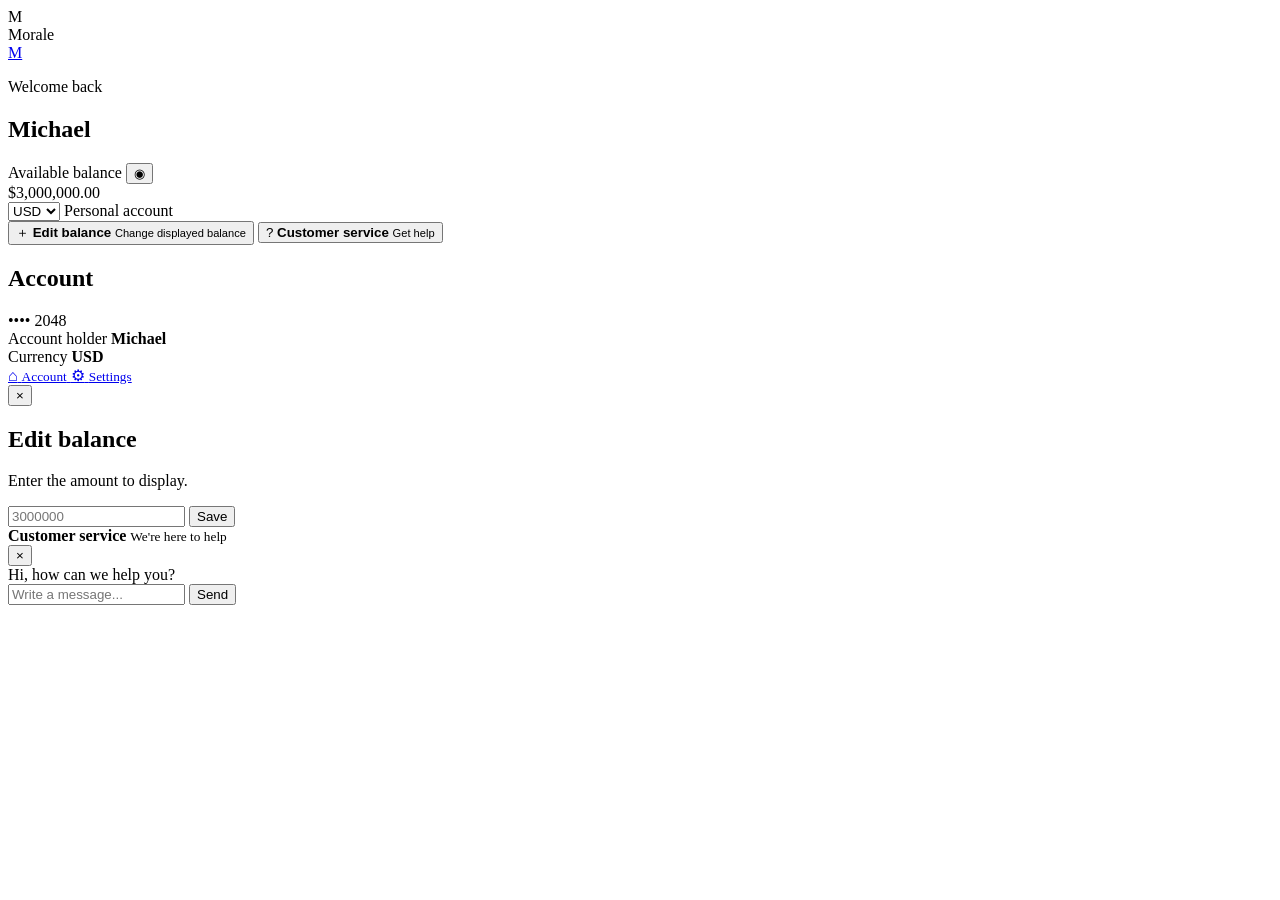
==== dashboard.html @ 0d59d26c "Create dashboard.html" ====
<!DOCTYPE html>
<html lang="en">
<head>
  <meta charset="UTF-8">
  <meta name="viewport" content="width=device-width, initial-scale=1.0">
  <title>Morale — Account</title>
  <link rel="stylesheet" href="style.css">
</head>

<body>
  <div class="app">

    <header class="topbar">
      <div class="brand">
        <div class="brand-mark">M</div>
        <span>Morale</span>
      </div>

      <a href="settings.html" class="profile-button">
        <span class="profile-avatar">M</span>
      </a>
    </header>

    <main class="dashboard">

      <section class="welcome">
        <p>Welcome back</p>
        <h1 id="accountName">Michael</h1>
      </section>

      <section class="balance-card">
        <div class="balance-header">
          <span>Available balance</span>

          <button
            id="toggleBalance"
            class="icon-btn"
            type="button"
            aria-label="Hide balance"
          >
            ◉
          </button>
        </div>

        <div class="balance" id="balanceDisplay">
          $3,000,000.00
        </div>

        <div class="balance-footer">
          <select id="currencySelect" aria-label="Select currency">
            <option value="USD">USD</option>
            <option value="GBP">GBP</option>
            <option value="EUR">EUR</option>
            <option value="NGN">NGN</option>
            <option value="BRL">BRL</option>
            <option value="CAD">CAD</option>
            <option value="AUD">AUD</option>
            <option value="CHF">CHF</option>
            <option value="JPY">JPY</option>
            <option value="ZAR">ZAR</option>
          </select>

          <span class="account-label">Personal account</span>
        </div>
      </section>

      <section class="quick-actions">
        <button type="button" class="action-card" id="editBalanceButton">
          <span class="action-icon">＋</span>
          <strong>Edit balance</strong>
          <small>Change displayed balance</small>
        </button>

        <button type="button" class="action-card" id="supportButton">
          <span class="action-icon">?</span>
          <strong>Customer service</strong>
          <small>Get help</small>
        </button>
      </section>

      <section class="account-section">
        <div class="section-heading">
          <h2>Account</h2>
          <span>•••• 2048</span>
        </div>

        <div class="account-row">
          <div>
            <span class="row-label">Account holder</span>
            <strong id="accountHolder">Michael</strong>
          </div>
        </div>

        <div class="account-row">
          <div>
            <span class="row-label">Currency</span>
            <strong id="accountCurrency">USD</strong>
          </div>
        </div>
      </section>

    </main>

    <nav class="bottom-nav">
      <a href="dashboard.html" class="nav-item active">
        <span>⌂</span>
        <small>Account</small>
      </a>

      <a href="settings.html" class="nav-item">
        <span>⚙</span>
        <small>Settings</small>
      </a>
    </nav>

  </div>

  <!-- Balance editor -->
  <div class="modal" id="balanceModal">
    <div class="modal-card">
      <button class="close-modal" id="closeBalanceModal" type="button">×</button>

      <h2>Edit balance</h2>
      <p>Enter the amount to display.</p>

      <input
        type="number"
        id="balanceInput"
        min="0"
        step="0.01"
        placeholder="3000000"
      >

      <button type="button" class="primary-btn" id="saveBalance">
        Save
      </button>
    </div>
  </div>

  <!-- Customer service -->
  <div class="support-panel" id="supportPanel">

    <div class="support-header">
      <div>
        <strong>Customer service</strong>
        <small>We're here to help</small>
      </div>

      <button id="closeSupport" type="button">×</button>
    </div>

    <div class="chat-messages" id="chatMessages">
      <div class="message received">
        Hi, how can we help you?
      </div>
    </div>

    <form class="chat-form" id="chatForm">
      <input
        type="text"
        id="chatInput"
        placeholder="Write a message..."
        autocomplete="off"
      >
      <button type="submit">Send</button>
    </form>

  </div>

  <script src="script.js"></script>
</body>
</html>
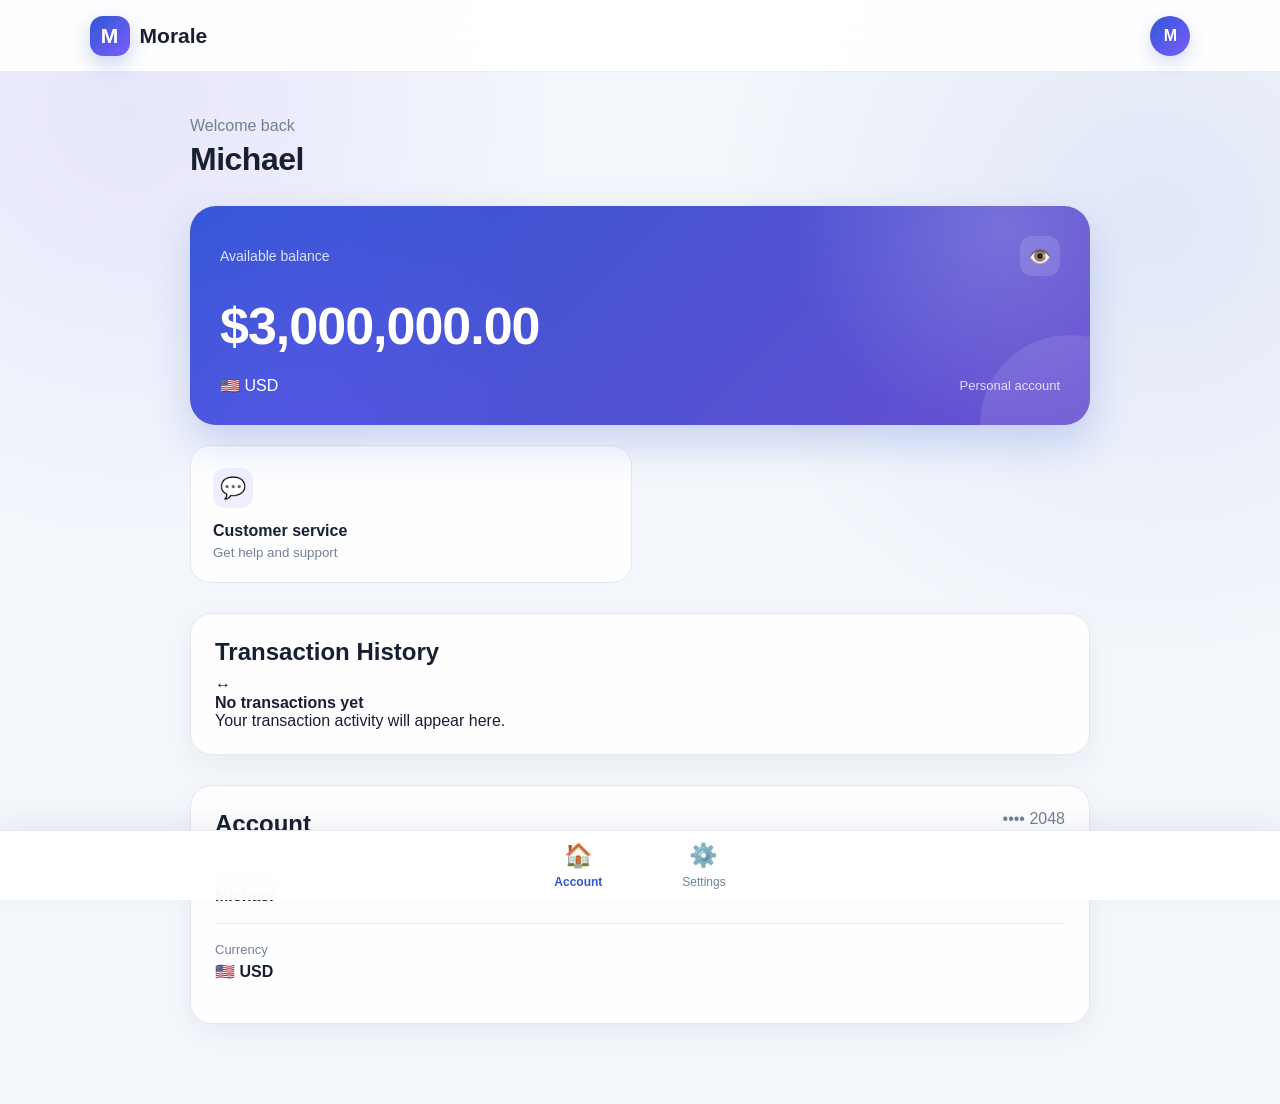
==== commit 7743d036: "Update dashboard.html" ====
--- a/dashboard.html
+++ b/dashboard.html
@@ -6,167 +6,184 @@
   <title>Morale — Account</title>
   <link rel="stylesheet" href="style.css">
 </head>
-
 <body>
   <div class="app">
-
-    <header class="topbar">
-      <div class="brand">
-        <div class="brand-mark">M</div>
-        <span>Morale</span>
-      </div>
-
-      <a href="settings.html" class="profile-button">
-        <span class="profile-avatar">M</span>
-      </a>
-    </header>
-
-    <main class="dashboard">
-
-      <section class="welcome">
-        <p>Welcome back</p>
-        <h1 id="accountName">Michael</h1>
-      </section>
-
-      <section class="balance-card">
-        <div class="balance-header">
-          <span>Available balance</span>
-
-          <button
-            id="toggleBalance"
-            class="icon-btn"
-            type="button"
-            aria-label="Hide balance"
-          >
-            ◉
-          </button>
-        </div>
-
-        <div class="balance" id="balanceDisplay">
-          $3,000,000.00
-        </div>
-
-        <div class="balance-footer">
-          <select id="currencySelect" aria-label="Select currency">
-            <option value="USD">USD</option>
-            <option value="GBP">GBP</option>
-            <option value="EUR">EUR</option>
-            <option value="NGN">NGN</option>
-            <option value="BRL">BRL</option>
-            <option value="CAD">CAD</option>
-            <option value="AUD">AUD</option>
-            <option value="CHF">CHF</option>
-            <option value="JPY">JPY</option>
-            <option value="ZAR">ZAR</option>
-          </select>
-
-          <span class="account-label">Personal account</span>
-        </div>
-      </section>
-
-      <section class="quick-actions">
-        <button type="button" class="action-card" id="editBalanceButton">
-          <span class="action-icon">＋</span>
-          <strong>Edit balance</strong>
-          <small>Change displayed balance</small>
-        </button>
-
-        <button type="button" class="action-card" id="supportButton">
-          <span class="action-icon">?</span>
-          <strong>Customer service</strong>
-          <small>Get help</small>
-        </button>
-      </section>
-
-      <section class="account-section">
-        <div class="section-heading">
-          <h2>Account</h2>
-          <span>•••• 2048</span>
-        </div>
-
-        <div class="account-row">
-          <div>
-            <span class="row-label">Account holder</span>
-            <strong id="accountHolder">Michael</strong>
-          </div>
-        </div>
-
-        <div class="account-row">
-          <div>
-            <span class="row-label">Currency</span>
-            <strong id="accountCurrency">USD</strong>
-          </div>
-        </div>
-      </section>
-
-    </main>
-
-    <nav class="bottom-nav">
-      <a href="dashboard.html" class="nav-item active">
-        <span>⌂</span>
-        <small>Account</small>
-      </a>
-
-      <a href="settings.html" class="nav-item">
-        <span>⚙</span>
-        <small>Settings</small>
-      </a>
-    </nav>
-
+<header class="topbar">
+  <div class="brand">
+    <div class="brand-mark">M</div>
+    <span>Morale</span>
   </div>
-
-  <!-- Balance editor -->
-  <div class="modal" id="balanceModal">
-    <div class="modal-card">
-      <button class="close-modal" id="closeBalanceModal" type="button">×</button>
-
-      <h2>Edit balance</h2>
-      <p>Enter the amount to display.</p>
-
-      <input
-        type="number"
-        id="balanceInput"
-        min="0"
-        step="0.01"
-        placeholder="3000000"
+  <a
+    href="settings.html"
+    class="profile-button"
+    aria-label="Open profile settings"
+  >
+    <span class="profile-avatar" id="dashboardAvatar">M</span>
+  </a>
+</header>
+<main class="dashboard">
+  <!-- WELCOME -->
+  <section class="welcome">
+    <p>Welcome back</p>
+    <h1 id="accountName">Michael</h1>
+  </section>
+  <!-- BALANCE -->
+  <section class="balance-card">
+    <div class="balance-header">
+      <span>Available balance</span>
+      <button
+        id="toggleBalance"
+        class="icon-btn"
+        type="button"
+        aria-label="Hide balance"
       >
-
-      <button type="button" class="primary-btn" id="saveBalance">
-        Save
+        👁️
       </button>
     </div>
-  </div>
-
-  <!-- Customer service -->
-  <div class="support-panel" id="supportPanel">
-
-    <div class="support-header">
+    <div
+      class="balance"
+      id="balanceDisplay"
+    >
+      $3,000,000.00
+    </div>
+    <div class="balance-footer">
+      <span
+        class="account-currency"
+        id="accountCurrency"
+      >
+        🇺🇸 USD
+      </span>
+      <span class="account-label">
+        Personal account
+      </span>
+    </div>
+  </section>
+  <!-- CUSTOMER SERVICE -->
+  <section class="quick-actions">
+    <button
+      type="button"
+      class="action-card"
+      id="supportButton"
+    >
+      <span class="action-icon">💬</span>
+      <strong>
+        Customer service
+      </strong>
+      <small>
+        Get help and support
+      </small>
+    </button>
+  </section>
+  <!-- TRANSACTION HISTORY -->
+  <section class="account-section transaction-section">
+    <div class="section-heading">
+      <h2>Transaction History</h2>
+    </div>
+    <div class="transaction-empty">
+      <div class="transaction-empty-icon">
+        ↔
+      </div>
+      <strong>
+        No transactions yet
+      </strong>
+      <p>
+        Your transaction activity will appear here.
+      </p>
+    </div>
+  </section>
+  <!-- ACCOUNT DETAILS -->
+  <section class="account-section">
+    <div class="section-heading">
+      <h2>Account</h2>
+      <span>•••• 2048</span>
+    </div>
+    <div class="account-row">
       <div>
-        <strong>Customer service</strong>
-        <small>We're here to help</small>
-      </div>
-
-      <button id="closeSupport" type="button">×</button>
-    </div>
-
-    <div class="chat-messages" id="chatMessages">
-      <div class="message received">
-        Hi, how can we help you?
+        <span class="row-label">
+          Account holder
+        </span>
+        <strong id="accountHolder">
+          Michael
+        </strong>
       </div>
     </div>
-
-    <form class="chat-form" id="chatForm">
-      <input
-        type="text"
-        id="chatInput"
-        placeholder="Write a message..."
-        autocomplete="off"
-      >
-      <button type="submit">Send</button>
-    </form>
-
+    <div class="account-row">
+      <div>
+        <span class="row-label">
+          Currency
+        </span>
+        <strong id="accountCurrencyDetails">
+          🇺🇸 USD
+        </strong>
+      </div>
+    </div>
+  </section>
+</main>
+<!-- CUSTOMER SERVICE PANEL -->
+<div
+  class="support-panel"
+  id="supportPanel"
+>
+  <div class="support-header">
+    <div>
+      <strong>
+        Customer service
+      </strong>
+      <small>
+        We're here to help
+      </small>
+    </div>
+    <button
+      id="closeSupport"
+      type="button"
+      aria-label="Close customer service"
+    >
+      ×
+    </button>
   </div>
-
+  <div
+    class="chat-messages"
+    id="chatMessages"
+  >
+    <div class="message received">
+      Hi, how can we help you?
+    </div>
+  </div>
+  <form
+    class="chat-form"
+    id="chatForm"
+  >
+    <input
+      type="text"
+      id="chatInput"
+      placeholder="Write a message..."
+      autocomplete="off"
+    >
+    <button type="submit">
+      Send
+    </button>
+  </form>
+</div>
+<!-- BOTTOM NAVIGATION -->
+<nav class="bottom-nav">
+  <a
+    href="dashboard.html"
+    class="nav-item active"
+    aria-label="Account"
+  >
+    <span>🏠</span>
+    <small>Account</small>
+  </a>
+  <a
+    href="settings.html"
+    class="nav-item"
+    aria-label="Settings"
+  >
+    <span>⚙️</span>
+    <small>Settings</small>
+  </a>
+</nav>
+  </div>
   <script src="script.js"></script>
 </body>
 </html>
--- a/style.css
+++ b/style.css
@@ -0,0 +1,786 @@
+:root {
+  --bg: #f3f6fb;
+  --card: #ffffff;
+  --text: #172033;
+  --muted: #718096;
+  --border: #e3e8f0;
+  --primary: #3157d5;
+  --primary-hover: #2546b5;
+  --soft: #eef2ff;
+  --accent: #7c5cff;
+  --accent-light: #f1edff;
+  --success: #20a67a;
+  --shadow: 0 14px 40px rgba(36, 52, 82, 0.10);
+  --shadow-hover: 0 18px 45px rgba(36, 52, 82, 0.15);
+}
+
+* {
+  box-sizing: border-box;
+  margin: 0;
+  padding: 0;
+}
+
+html {
+  scroll-behavior: smooth;
+}
+
+body {
+  font-family: -apple-system, BlinkMacSystemFont, "Segoe UI", sans-serif;
+  background:
+    radial-gradient(circle at 10% 10%, rgba(124, 92, 255, 0.10), transparent 28%),
+    radial-gradient(circle at 90% 20%, rgba(49, 87, 213, 0.09), transparent 30%),
+    var(--bg);
+  color: var(--text);
+  min-height: 100vh;
+  transition: background 0.25s ease, color 0.25s ease;
+}
+
+button,
+input,
+select {
+  font: inherit;
+}
+
+button,
+select {
+  cursor: pointer;
+}
+
+button {
+  transition: transform 0.18s ease, box-shadow 0.18s ease, background 0.18s ease;
+}
+
+button:active {
+  transform: scale(0.98);
+}
+
+a {
+  color: inherit;
+  text-decoration: none;
+}
+
+/* LOGIN */
+
+.login-page {
+  min-height: 100vh;
+  display: flex;
+  justify-content: center;
+  align-items: center;
+  padding: 24px;
+}
+
+.login-card {
+  width: 100%;
+  max-width: 420px;
+  background: rgba(255, 255, 255, 0.96);
+  padding: 42px 34px;
+  border-radius: 26px;
+  border: 1px solid rgba(255, 255, 255, 0.8);
+  box-shadow: var(--shadow);
+}
+
+.brand {
+  display: flex;
+  align-items: center;
+  gap: 10px;
+  font-size: 21px;
+  font-weight: 700;
+}
+
+.brand-mark {
+  width: 40px;
+  height: 40px;
+  border-radius: 13px;
+  background: linear-gradient(135deg, var(--primary), var(--accent));
+  color: white;
+  display: flex;
+  align-items: center;
+  justify-content: center;
+  font-weight: 800;
+  box-shadow: 0 8px 20px rgba(49, 87, 213, 0.25);
+}
+
+.login-card h2 {
+  margin-top: 42px;
+  font-size: 30px;
+}
+
+.subtitle {
+  color: var(--muted);
+  margin-top: 8px;
+  margin-bottom: 28px;
+}
+
+.login-card label {
+  display: block;
+  margin: 18px 0 8px;
+  font-size: 14px;
+  font-weight: 600;
+}
+
+.login-card input,
+.modal-card input,
+.chat-form input {
+  width: 100%;
+  border: 1px solid var(--border);
+  border-radius: 13px;
+  padding: 14px;
+  outline: none;
+  background: var(--card);
+  color: var(--text);
+  transition: border-color 0.2s ease, box-shadow 0.2s ease;
+}
+
+.login-card input:focus,
+.modal-card input:focus,
+.chat-form input:focus {
+  border-color: var(--primary);
+  box-shadow: 0 0 0 4px rgba(49, 87, 213, 0.10);
+}
+
+.primary-btn {
+  width: 100%;
+  border: 0;
+  border-radius: 13px;
+  padding: 15px;
+  margin-top: 24px;
+  background: linear-gradient(135deg, var(--primary), var(--accent));
+  color: white;
+  font-weight: 700;
+  box-shadow: 0 8px 20px rgba(49, 87, 213, 0.20);
+}
+
+.primary-btn:hover {
+  background: linear-gradient(135deg, var(--primary-hover), var(--accent));
+  box-shadow: 0 12px 26px rgba(49, 87, 213, 0.25);
+}
+
+.login-message {
+  text-align: center;
+  color: var(--muted);
+  margin-top: 16px;
+  font-size: 14px;
+}
+
+/* APP */
+
+.app {
+  min-height: 100vh;
+  padding-bottom: 80px;
+}
+
+.topbar {
+  height: 72px;
+  display: flex;
+  align-items: center;
+  justify-content: space-between;
+  padding: 0 7%;
+  background: rgba(255, 255, 255, 0.92);
+  backdrop-filter: blur(16px);
+  border-bottom: 1px solid rgba(227, 232, 240, 0.8);
+  position: sticky;
+  top: 0;
+  z-index: 30;
+}
+
+.profile-button {
+  display: flex;
+}
+
+.profile-avatar,
+.large-avatar {
+  display: flex;
+  align-items: center;
+  justify-content: center;
+  background: linear-gradient(135deg, var(--primary), var(--accent));
+  color: white;
+  border-radius: 50%;
+  font-weight: 700;
+  box-shadow: 0 7px 18px rgba(49, 87, 213, 0.20);
+}
+
+.profile-avatar {
+  width: 40px;
+  height: 40px;
+}
+
+.dashboard,
+.settings-page {
+  width: 90%;
+  max-width: 900px;
+  margin: 0 auto;
+  padding-top: 45px;
+}
+
+.welcome p {
+  color: var(--muted);
+  margin-bottom: 6px;
+}
+
+.welcome h1 {
+  font-size: 32px;
+  letter-spacing: -0.5px;
+}
+
+/* BALANCE */
+
+.balance-card {
+  margin-top: 28px;
+  padding: 30px;
+  border-radius: 26px;
+  background:
+    radial-gradient(circle at 90% 10%, rgba(255, 255, 255, 0.18), transparent 25%),
+    radial-gradient(circle at 10% 100%, rgba(124, 92, 255, 0.30), transparent 35%),
+    linear-gradient(135deg, #3157d5, #684fd1);
+  color: white;
+  box-shadow: 0 18px 40px rgba(49, 87, 213, 0.22);
+  position: relative;
+  overflow: hidden;
+}
+
+.balance-card::after {
+  content: "";
+  position: absolute;
+  width: 180px;
+  height: 180px;
+  border-radius: 50%;
+  right: -70px;
+  bottom: -90px;
+  background: rgba(255, 255, 255, 0.10);
+}
+
+.balance-header {
+  display: flex;
+  justify-content: space-between;
+  align-items: center;
+  position: relative;
+  z-index: 1;
+}
+
+.balance-header span {
+  opacity: 0.82;
+  font-size: 14px;
+}
+
+.icon-btn {
+  border: 0;
+  background: rgba(255, 255, 255, 0.13);
+  color: white;
+  font-size: 19px;
+  width: 40px;
+  height: 40px;
+  border-radius: 12px;
+}
+
+.icon-btn:hover {
+  background: rgba(255, 255, 255, 0.22);
+}
+
+.balance {
+  font-size: clamp(32px, 7vw, 52px);
+  font-weight: 750;
+  margin: 20px 0;
+  word-break: break-word;
+  letter-spacing: -1px;
+  position: relative;
+  z-index: 1;
+}
+
+.balance-footer {
+  display: flex;
+  align-items: center;
+  justify-content: space-between;
+  gap: 15px;
+  position: relative;
+  z-index: 1;
+}
+
+.balance-footer select {
+  border: 1px solid rgba(255, 255, 255, 0.28);
+  background: rgba(255, 255, 255, 0.14);
+  color: white;
+  padding: 9px 12px;
+  border-radius: 10px;
+  outline: none;
+}
+
+.balance-footer select option {
+  color: #172033;
+  background: white;
+}
+
+.account-label {
+  opacity: 0.78;
+  font-size: 13px;
+}
+
+/* ACTIONS */
+
+.quick-actions {
+  display: grid;
+  grid-template-columns: repeat(2, 1fr);
+  gap: 16px;
+  margin-top: 20px;
+}
+
+.action-card {
+  text-align: left;
+  border: 1px solid var(--border);
+  border-radius: 20px;
+  background: rgba(255, 255, 255, 0.94);
+  color: var(--text);
+  padding: 22px;
+  transition: 0.2s ease;
+}
+
+.action-card:hover {
+  transform: translateY(-3px);
+  box-shadow: var(--shadow-hover);
+  border-color: rgba(49, 87, 213, 0.18);
+}
+
+.action-icon {
+  display: flex;
+  width: 40px;
+  height: 40px;
+  border-radius: 12px;
+  align-items: center;
+  justify-content: center;
+  background: linear-gradient(135deg, var(--soft), var(--accent-light));
+  color: var(--primary);
+  margin-bottom: 14px;
+  font-size: 21px;
+}
+
+.action-card strong,
+.action-card small {
+  display: block;
+}
+
+.action-card small {
+  color: var(--muted);
+  margin-top: 5px;
+}
+
+/* ACCOUNT */
+
+.account-section {
+  margin-top: 30px;
+  padding: 24px;
+  background: rgba(255, 255, 255, 0.94);
+  border: 1px solid var(--border);
+  border-radius: 22px;
+  box-shadow: 0 8px 25px rgba(36, 52, 82, 0.05);
+}
+
+.section-heading {
+  display: flex;
+  justify-content: space-between;
+  margin-bottom: 10px;
+}
+
+.section-heading span {
+  color: var(--muted);
+}
+
+.account-row {
+  padding: 18px 0;
+  border-top: 1px solid var(--border);
+}
+
+.row-label {
+  display: block;
+  color: var(--muted);
+  font-size: 13px;
+  margin-bottom: 5px;
+}
+
+/* SETTINGS */
+
+.settings-profile {
+  text-align: center;
+}
+
+.large-avatar {
+  width: 92px;
+  height: 92px;
+  margin: 0 auto 18px;
+  font-size: 30px;
+}
+
+.settings-profile h1 {
+  font-size: 28px;
+}
+
+.settings-profile p {
+  color: var(--muted);
+  margin-top: 5px;
+}
+
+.settings-card {
+  margin-top: 32px;
+  background: rgba(255, 255, 255, 0.94);
+  border: 1px solid var(--border);
+  border-radius: 22px;
+  overflow: hidden;
+  box-shadow: 0 8px 25px rgba(36, 52, 82, 0.05);
+}
+
+.settings-row {
+  display: flex;
+  align-items: center;
+  justify-content: space-between;
+  gap: 20px;
+  padding: 21px;
+  border-bottom: 1px solid var(--border);
+}
+
+.settings-row:last-child {
+  border-bottom: 0;
+}
+
+.settings-row strong,
+.settings-row small {
+  display: block;
+}
+
+.settings-row small {
+  color: var(--muted);
+  margin-top: 5px;
+}
+
+.settings-action {
+  border: 0;
+  background: var(--soft);
+  color: var(--primary);
+  padding: 9px 14px;
+  border-radius: 10px;
+  font-weight: 600;
+}
+
+.settings-action:hover {
+  background: var(--accent-light);
+}
+
+.settings-row select {
+  max-width: 190px;
+  padding: 9px 12px;
+  border: 1px solid var(--border);
+  border-radius: 10px;
+  background: var(--card);
+  color: var(--text);
+  outline: none;
+}
+
+/* THEME SWITCH */
+
+.theme-toggle {
+  width: 52px;
+  height: 30px;
+  border: 0;
+  border-radius: 20px;
+  background: #cbd5e1;
+  padding: 3px;
+}
+
+.theme-toggle span {
+  display: block;
+  width: 24px;
+  height: 24px;
+  border-radius: 50%;
+  background: white;
+  transition: transform 0.2s;
+  box-shadow: 0 2px 6px rgba(0, 0, 0, 0.15);
+}
+
+body.dark .theme-toggle {
+  background: #4b5563;
+}
+
+body.dark .theme-toggle span {
+  transform: translateX(22px);
+}
+
+/* BOTTOM NAV */
+
+.bottom-nav {
+  position: fixed;
+  left: 0;
+  right: 0;
+  bottom: 0;
+  height: 70px;
+  display: flex;
+  justify-content: center;
+  gap: 80px;
+  align-items: center;
+  background: rgba(255, 255, 255, 0.94);
+  backdrop-filter: blur(16px);
+  border-top: 1px solid rgba(227, 232, 240, 0.85);
+  box-shadow: 0 -8px 25px rgba(36, 52, 82, 0.06);
+  z-index: 20;
+}
+
+.nav-item {
+  text-align: center;
+  color: var(--muted);
+  transition: color 0.2s ease, transform 0.2s ease;
+}
+
+.nav-item:hover {
+  color: var(--primary);
+  transform: translateY(-2px);
+}
+
+.nav-item span {
+  display: block;
+  font-size: 23px;
+  margin-bottom: 3px;
+}
+
+.nav-item small {
+  font-size: 12px;
+}
+
+.nav-item.active {
+  color: var(--primary);
+  font-weight: 700;
+}
+
+/* MODAL */
+
+.modal {
+  display: none;
+  position: fixed;
+  inset: 0;
+  background: rgba(15, 23, 42, 0.58);
+  backdrop-filter: blur(5px);
+  align-items: center;
+  justify-content: center;
+  padding: 20px;
+  z-index: 50;
+}
+
+.modal.show {
+  display: flex;
+}
+
+.modal-card {
+  width: 100%;
+  max-width: 400px;
+  background: var(--card);
+  border-radius: 24px;
+  padding: 28px;
+  position: relative;
+  box-shadow: var(--shadow-hover);
+}
+
+.modal-card p {
+  color: var(--muted);
+  margin: 7px 0 20px;
+}
+
+.close-modal {
+  position: absolute;
+  right: 18px;
+  top: 15px;
+  border: 0;
+  background: transparent;
+  color: var(--muted);
+  font-size: 25px;
+}
+
+/* SUPPORT */
+
+.support-panel {
+  display: none;
+  position: fixed;
+  right: 20px;
+  bottom: 85px;
+  width: min(380px, calc(100% - 40px));
+  height: 500px;
+  background: var(--card);
+  border: 1px solid var(--border);
+  border-radius: 22px;
+  box-shadow: var(--shadow-hover);
+  z-index: 40;
+  overflow: hidden;
+  flex-direction: column;
+}
+
+.support-panel.show {
+  display: flex;
+}
+
+.support-header {
+  display: flex;
+  justify-content: space-between;
+  padding: 18px;
+  border-bottom: 1px solid var(--border);
+}
+
+.support-header strong,
+.support-header small {
+  display: block;
+}
+
+.support-header small {
+  color: var(--muted);
+  margin-top: 3px;
+}
+
+.support-header button {
+  border: 0;
+  background: transparent;
+  color: var(--muted);
+  font-size: 24px;
+}
+
+.chat-messages {
+  flex: 1;
+  padding: 18px;
+  overflow-y: auto;
+}
+
+.message {
+  max-width: 85%;
+  padding: 11px 14px;
+  border-radius: 14px;
+  margin-bottom: 10px;
+  font-size: 14px;
+}
+
+.message.received {
+  background: var(--soft);
+}
+
+.message.sent {
+  margin-left: auto;
+  background: var(--primary);
+  color: white;
+}
+
+.chat-form {
+  display: flex;
+  gap: 8px;
+  padding: 12px;
+  border-top: 1px solid var(--border);
+}
+
+.chat-form input {
+  padding: 11px;
+}
+
+.chat-form button {
+  border: 0;
+  border-radius: 10px;
+  background: var(--primary);
+  color: white;
+  padding: 0 15px;
+}
+
+/* DARK MODE */
+
+body.dark {
+  --bg: #0b1020;
+  --card: #151c2d;
+  --text: #f3f6ff;
+  --muted: #9ba7bd;
+  --border: #29344a;
+  --primary: #718cff;
+  --primary-hover: #5e78ed;
+  --soft: #202a40;
+  --accent: #927cff;
+  --accent-light: #292344;
+  --shadow: 0 14px 40px rgba(0, 0, 0, 0.25);
+  --shadow-hover: 0 18px 45px rgba(0, 0, 0, 0.32);
+
+  background:
+    radial-gradient(circle at 10% 10%, rgba(124, 92, 255, 0.12), transparent 28%),
+    radial-gradient(circle at 90% 20%, rgba(49, 87, 213, 0.12), transparent 30%),
+    var(--bg);
+}
+
+body.dark .topbar,
+body.dark .bottom-nav {
+  background: rgba(21, 28, 45, 0.94);
+  border-color: var(--border);
+}
+
+body.dark .login-card,
+body.dark .action-card,
+body.dark .account-section,
+body.dark .settings-card {
+  background: rgba(21, 28, 45, 0.95);
+  border-color: var(--border);
+}
+
+body.dark .login-card input,
+body.dark .modal-card input,
+body.dark .chat-form input,
+body.dark .settings-row select {
+  background: #101728;
+  color: var(--text);
+  border-color: var(--border);
+}
+
+body.dark .brand-mark {
+  color: white;
+}
+
+body.dark .profile-avatar,
+body.dark .large-avatar {
+  color: white;
+}
+
+body.dark .action-icon {
+  background: var(--soft);
+  color: #a9b6ff;
+}
+
+body.dark .primary-btn,
+body.dark .chat-form button {
+  color: white;
+}
+
+/* MOBILE */
+
+@media (max-width: 600px) {
+  .topbar {
+    padding: 0 5%;
+  }
+
+  .dashboard,
+  .settings-page {
+    width: 92%;
+    padding-top: 30px;
+  }
+
+  .balance-card {
+    padding: 23px;
+  }
+
+  .balance-footer {
+    align-items: flex-start;
+    flex-direction: column;
+  }
+
+  .quick-actions {
+    grid-template-columns: 1fr;
+  }
+
+  .settings-row {
+    align-items: flex-start;
+  }
+
+  .settings-row select {
+    max-width: 150px;
+  }
+
+  .bottom-nav {
+    gap: 60px;
+  }
+
+  .login-card {
+    padding: 32px 24px;
+  }
+}
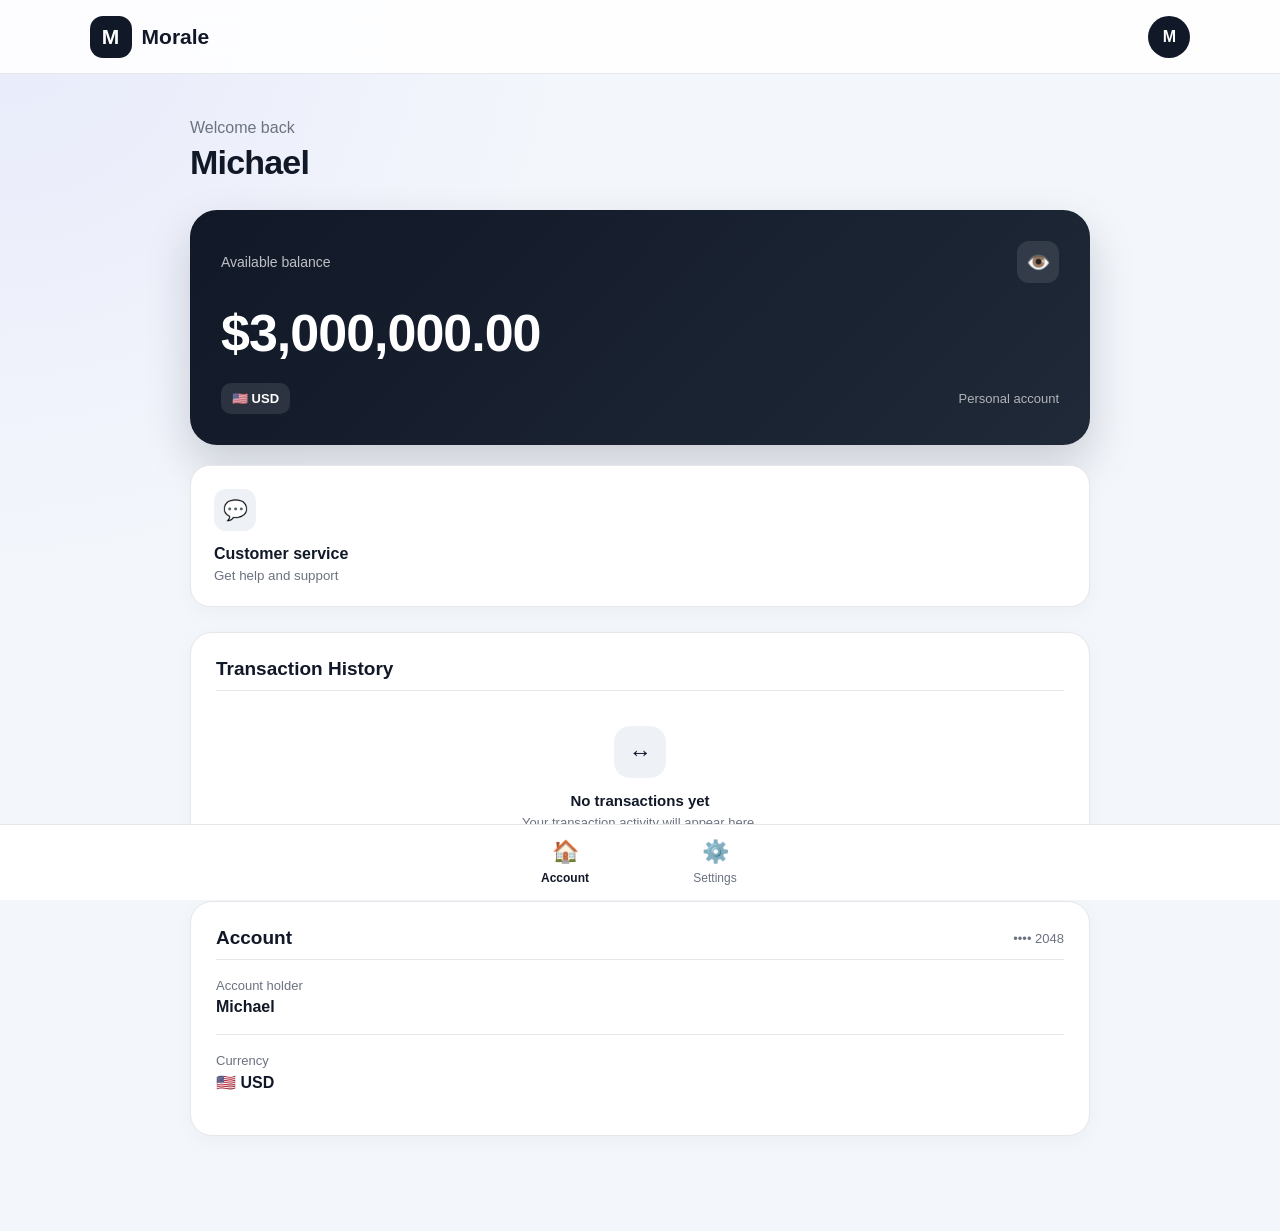
==== commit 2ce032e4: "Update dashboard.html" ====
--- a/dashboard.html
+++ b/dashboard.html
@@ -10,9 +10,9 @@
   <div class="app">
 <header class="topbar">
   <div class="brand">
-    <div class="brand-mark">M</div>
-    <span>Morale</span>
-  </div>
+  <div class="brand-mark" id="brandMark">M</div>
+  <span id="websiteName">Morale</span>
+</div>
   <a
     href="settings.html"
     class="profile-button"
--- a/style.css
+++ b/style.css
@@ -1,17 +1,14 @@
 :root {
   --bg: #f3f6fb;
   --card: #ffffff;
-  --text: #172033;
-  --muted: #718096;
-  --border: #e3e8f0;
-  --primary: #3157d5;
-  --primary-hover: #2546b5;
-  --soft: #eef2ff;
-  --accent: #7c5cff;
-  --accent-light: #f1edff;
-  --success: #20a67a;
-  --shadow: 0 14px 40px rgba(36, 52, 82, 0.10);
-  --shadow-hover: 0 18px 45px rgba(36, 52, 82, 0.15);
+  --text: #111827;
+  --muted: #6b7280;
+  --border: #e5e7eb;
+  --primary: #111827;
+  --primary-hover: #273142;
+  --soft: #eef2f7;
+  --accent: #e8eefc;
+  --shadow: 0 14px 40px rgba(17, 24, 39, 0.09);
 }
 
 * {
@@ -25,14 +22,20 @@
 }
 
 body {
-  font-family: -apple-system, BlinkMacSystemFont, "Segoe UI", sans-serif;
+  font-family:
+    -apple-system,
+    BlinkMacSystemFont,
+    "Segoe UI",
+    sans-serif;
   background:
-    radial-gradient(circle at 10% 10%, rgba(124, 92, 255, 0.10), transparent 28%),
-    radial-gradient(circle at 90% 20%, rgba(49, 87, 213, 0.09), transparent 30%),
+    radial-gradient(
+      circle at top left,
+      rgba(99, 102, 241, 0.08),
+      transparent 32%
+    ),
     var(--bg);
   color: var(--text);
   min-height: 100vh;
-  transition: background 0.25s ease, color 0.25s ease;
 }
 
 button,
@@ -47,11 +50,7 @@
 }
 
 button {
-  transition: transform 0.18s ease, box-shadow 0.18s ease, background 0.18s ease;
-}
-
-button:active {
-  transform: scale(0.98);
+  -webkit-tap-highlight-color: transparent;
 }
 
 a {
@@ -59,7 +58,10 @@
   text-decoration: none;
 }
 
-/* LOGIN */
+
+/* =========================
+   LOGIN
+========================= */
 
 .login-page {
   min-height: 100vh;
@@ -72,11 +74,11 @@
 .login-card {
   width: 100%;
   max-width: 420px;
-  background: rgba(255, 255, 255, 0.96);
+  background: var(--card);
   padding: 42px 34px;
-  border-radius: 26px;
-  border: 1px solid rgba(255, 255, 255, 0.8);
+  border-radius: 28px;
   box-shadow: var(--shadow);
+  border: 1px solid rgba(229, 231, 235, 0.8);
 }
 
 .brand {
@@ -87,17 +89,20 @@
   font-weight: 700;
 }
 
+.brand h1 {
+  font-size: 21px;
+}
+
 .brand-mark {
-  width: 40px;
-  height: 40px;
+  width: 42px;
+  height: 42px;
   border-radius: 13px;
-  background: linear-gradient(135deg, var(--primary), var(--accent));
+  background: var(--primary);
   color: white;
   display: flex;
   align-items: center;
   justify-content: center;
   font-weight: 800;
-  box-shadow: 0 8px 20px rgba(49, 87, 213, 0.25);
 }
 
 .login-card h2 {
@@ -128,15 +133,52 @@
   outline: none;
   background: var(--card);
   color: var(--text);
-  transition: border-color 0.2s ease, box-shadow 0.2s ease;
+  transition: border-color 0.2s, box-shadow 0.2s;
 }
 
 .login-card input:focus,
 .modal-card input:focus,
 .chat-form input:focus {
   border-color: var(--primary);
-  box-shadow: 0 0 0 4px rgba(49, 87, 213, 0.10);
-}
+  box-shadow: 0 0 0 3px rgba(17, 24, 39, 0.08);
+}
+
+
+/* PASSWORD */
+
+.password-field {
+  position: relative;
+  width: 100%;
+}
+
+.password-field input {
+  padding-right: 52px;
+}
+
+.password-toggle {
+  position: absolute;
+  right: 7px;
+  top: 50%;
+  transform: translateY(-50%);
+  width: 40px;
+  height: 40px;
+  border: 0;
+  background: transparent;
+  color: var(--text);
+  border-radius: 10px;
+  display: flex;
+  align-items: center;
+  justify-content: center;
+  font-size: 20px;
+  padding: 0;
+}
+
+.password-toggle:hover {
+  background: var(--soft);
+}
+
+
+/* PRIMARY BUTTON */
 
 .primary-btn {
   width: 100%;
@@ -144,15 +186,15 @@
   border-radius: 13px;
   padding: 15px;
   margin-top: 24px;
-  background: linear-gradient(135deg, var(--primary), var(--accent));
+  background: var(--primary);
   color: white;
-  font-weight: 700;
-  box-shadow: 0 8px 20px rgba(49, 87, 213, 0.20);
+  font-weight: 600;
+  transition: 0.2s;
 }
 
 .primary-btn:hover {
-  background: linear-gradient(135deg, var(--primary-hover), var(--accent));
-  box-shadow: 0 12px 26px rgba(49, 87, 213, 0.25);
+  background: var(--primary-hover);
+  transform: translateY(-1px);
 }
 
 .login-message {
@@ -162,22 +204,28 @@
   font-size: 14px;
 }
 
-/* APP */
+
+/* =========================
+   APP
+========================= */
 
 .app {
   min-height: 100vh;
-  padding-bottom: 80px;
-}
+  padding-bottom: 95px;
+}
+
+
+/* TOP BAR */
 
 .topbar {
-  height: 72px;
+  height: 74px;
   display: flex;
   align-items: center;
   justify-content: space-between;
   padding: 0 7%;
-  background: rgba(255, 255, 255, 0.92);
-  backdrop-filter: blur(16px);
-  border-bottom: 1px solid rgba(227, 232, 240, 0.8);
+  background: rgba(255, 255, 255, 0.88);
+  backdrop-filter: blur(14px);
+  border-bottom: 1px solid var(--border);
   position: sticky;
   top: 0;
   z-index: 30;
@@ -185,6 +233,8 @@
 
 .profile-button {
   display: flex;
+  align-items: center;
+  justify-content: center;
 }
 
 .profile-avatar,
@@ -192,17 +242,19 @@
   display: flex;
   align-items: center;
   justify-content: center;
-  background: linear-gradient(135deg, var(--primary), var(--accent));
+  background: var(--primary);
   color: white;
   border-radius: 50%;
   font-weight: 700;
-  box-shadow: 0 7px 18px rgba(49, 87, 213, 0.20);
 }
 
 .profile-avatar {
-  width: 40px;
-  height: 40px;
-}
+  width: 42px;
+  height: 42px;
+}
+
+
+/* PAGE WIDTH */
 
 .dashboard,
 .settings-page {
@@ -212,68 +264,66 @@
   padding-top: 45px;
 }
 
+
+/* WELCOME */
+
 .welcome p {
   color: var(--muted);
   margin-bottom: 6px;
 }
 
 .welcome h1 {
-  font-size: 32px;
-  letter-spacing: -0.5px;
-}
-
-/* BALANCE */
+  font-size: 34px;
+  letter-spacing: -0.8px;
+}
+
+
+/* =========================
+   BALANCE
+========================= */
 
 .balance-card {
   margin-top: 28px;
-  padding: 30px;
-  border-radius: 26px;
+  padding: 31px;
+  border-radius: 27px;
   background:
-    radial-gradient(circle at 90% 10%, rgba(255, 255, 255, 0.18), transparent 25%),
-    radial-gradient(circle at 10% 100%, rgba(124, 92, 255, 0.30), transparent 35%),
-    linear-gradient(135deg, #3157d5, #684fd1);
+    linear-gradient(
+      135deg,
+      #111827,
+      #1f2937
+    );
   color: white;
-  box-shadow: 0 18px 40px rgba(49, 87, 213, 0.22);
-  position: relative;
-  overflow: hidden;
-}
-
-.balance-card::after {
-  content: "";
-  position: absolute;
-  width: 180px;
-  height: 180px;
-  border-radius: 50%;
-  right: -70px;
-  bottom: -90px;
-  background: rgba(255, 255, 255, 0.10);
+  box-shadow: 0 20px 45px rgba(17, 24, 39, 0.18);
 }
 
 .balance-header {
   display: flex;
   justify-content: space-between;
   align-items: center;
-  position: relative;
-  z-index: 1;
-}
-
-.balance-header span {
-  opacity: 0.82;
+}
+
+.balance-header > span {
+  opacity: 0.72;
   font-size: 14px;
 }
 
 .icon-btn {
+  width: 42px;
+  height: 42px;
   border: 0;
-  background: rgba(255, 255, 255, 0.13);
+  border-radius: 12px;
+  background: rgba(255, 255, 255, 0.1);
   color: white;
-  font-size: 19px;
-  width: 40px;
-  height: 40px;
-  border-radius: 12px;
+  font-size: 20px;
+  display: flex;
+  align-items: center;
+  justify-content: center;
+  transition: 0.2s;
 }
 
 .icon-btn:hover {
-  background: rgba(255, 255, 255, 0.22);
+  background: rgba(255, 255, 255, 0.18);
+  transform: scale(1.04);
 }
 
 .balance {
@@ -282,8 +332,6 @@
   margin: 20px 0;
   word-break: break-word;
   letter-spacing: -1px;
-  position: relative;
-  z-index: 1;
 }
 
 .balance-footer {
@@ -291,65 +339,63 @@
   align-items: center;
   justify-content: space-between;
   gap: 15px;
-  position: relative;
-  z-index: 1;
-}
-
-.balance-footer select {
-  border: 1px solid rgba(255, 255, 255, 0.28);
-  background: rgba(255, 255, 255, 0.14);
-  color: white;
-  padding: 9px 12px;
+}
+
+.account-currency {
+  display: inline-flex;
+  align-items: center;
+  gap: 6px;
+  padding: 8px 11px;
   border-radius: 10px;
-  outline: none;
-}
-
-.balance-footer select option {
-  color: #172033;
-  background: white;
+  background: rgba(255, 255, 255, 0.1);
+  font-size: 13px;
+  font-weight: 600;
 }
 
 .account-label {
-  opacity: 0.78;
+  opacity: 0.65;
   font-size: 13px;
 }
 
-/* ACTIONS */
+
+/* =========================
+   QUICK ACTIONS
+========================= */
 
 .quick-actions {
   display: grid;
-  grid-template-columns: repeat(2, 1fr);
+  grid-template-columns: 1fr;
   gap: 16px;
   margin-top: 20px;
 }
 
 .action-card {
+  width: 100%;
   text-align: left;
   border: 1px solid var(--border);
   border-radius: 20px;
-  background: rgba(255, 255, 255, 0.94);
+  background: var(--card);
   color: var(--text);
-  padding: 22px;
-  transition: 0.2s ease;
+  padding: 23px;
+  transition: 0.2s;
+  box-shadow: 0 5px 20px rgba(17, 24, 39, 0.035);
 }
 
 .action-card:hover {
-  transform: translateY(-3px);
-  box-shadow: var(--shadow-hover);
-  border-color: rgba(49, 87, 213, 0.18);
+  transform: translateY(-2px);
+  box-shadow: var(--shadow);
 }
 
 .action-icon {
   display: flex;
-  width: 40px;
-  height: 40px;
+  width: 42px;
+  height: 42px;
   border-radius: 12px;
   align-items: center;
   justify-content: center;
-  background: linear-gradient(135deg, var(--soft), var(--accent-light));
-  color: var(--primary);
+  background: var(--soft);
   margin-bottom: 14px;
-  font-size: 21px;
+  font-size: 20px;
 }
 
 .action-card strong,
@@ -357,30 +403,44 @@
   display: block;
 }
 
+.action-card strong {
+  font-size: 16px;
+}
+
 .action-card small {
   color: var(--muted);
   margin-top: 5px;
 }
 
-/* ACCOUNT */
+
+/* =========================
+   ACCOUNT / TRANSACTIONS
+========================= */
 
 .account-section {
-  margin-top: 30px;
-  padding: 24px;
-  background: rgba(255, 255, 255, 0.94);
+  margin-top: 25px;
+  padding: 25px;
+  background: var(--card);
   border: 1px solid var(--border);
   border-radius: 22px;
-  box-shadow: 0 8px 25px rgba(36, 52, 82, 0.05);
+  box-shadow: 0 5px 20px rgba(17, 24, 39, 0.035);
 }
 
 .section-heading {
   display: flex;
   justify-content: space-between;
+  align-items: center;
+  gap: 15px;
   margin-bottom: 10px;
 }
 
+.section-heading h2 {
+  font-size: 19px;
+}
+
 .section-heading span {
   color: var(--muted);
+  font-size: 13px;
 }
 
 .account-row {
@@ -395,21 +455,61 @@
   margin-bottom: 5px;
 }
 
-/* SETTINGS */
+
+/* TRANSACTION EMPTY STATE */
+
+.transaction-section {
+  margin-top: 25px;
+}
+
+.transaction-empty {
+  padding: 35px 15px 20px;
+  text-align: center;
+  border-top: 1px solid var(--border);
+}
+
+.transaction-empty-icon {
+  width: 52px;
+  height: 52px;
+  margin: 0 auto 14px;
+  border-radius: 16px;
+  background: var(--soft);
+  display: flex;
+  align-items: center;
+  justify-content: center;
+  font-size: 23px;
+}
+
+.transaction-empty strong {
+  display: block;
+  font-size: 15px;
+}
+
+.transaction-empty p {
+  color: var(--muted);
+  font-size: 13px;
+  margin-top: 6px;
+}
+
+
+/* =========================
+   SETTINGS
+========================= */
 
 .settings-profile {
   text-align: center;
 }
 
 .large-avatar {
-  width: 92px;
-  height: 92px;
+  width: 96px;
+  height: 96px;
   margin: 0 auto 18px;
-  font-size: 30px;
+  font-size: 31px;
+  box-shadow: 0 12px 30px rgba(17, 24, 39, 0.12);
 }
 
 .settings-profile h1 {
-  font-size: 28px;
+  font-size: 29px;
 }
 
 .settings-profile p {
@@ -419,11 +519,11 @@
 
 .settings-card {
   margin-top: 32px;
-  background: rgba(255, 255, 255, 0.94);
+  background: var(--card);
   border: 1px solid var(--border);
   border-radius: 22px;
   overflow: hidden;
-  box-shadow: 0 8px 25px rgba(36, 52, 82, 0.05);
+  box-shadow: 0 5px 20px rgba(17, 24, 39, 0.035);
 }
 
 .settings-row {
@@ -452,19 +552,21 @@
 .settings-action {
   border: 0;
   background: var(--soft);
-  color: var(--primary);
-  padding: 9px 14px;
+  color: var(--text);
+  padding: 10px 15px;
   border-radius: 10px;
   font-weight: 600;
+  transition: 0.2s;
 }
 
 .settings-action:hover {
-  background: var(--accent-light);
+  transform: translateY(-1px);
+  background: var(--accent);
 }
 
 .settings-row select {
-  max-width: 190px;
-  padding: 9px 12px;
+  max-width: 210px;
+  padding: 10px 12px;
   border: 1px solid var(--border);
   border-radius: 10px;
   background: var(--card);
@@ -472,21 +574,25 @@
   outline: none;
 }
 
-/* THEME SWITCH */
+
+/* =========================
+   THEME SWITCH
+========================= */
 
 .theme-toggle {
-  width: 52px;
-  height: 30px;
+  width: 54px;
+  height: 31px;
   border: 0;
   border-radius: 20px;
-  background: #cbd5e1;
+  background: #d1d5db;
   padding: 3px;
+  transition: 0.2s;
 }
 
 .theme-toggle span {
   display: block;
-  width: 24px;
-  height: 24px;
+  width: 25px;
+  height: 25px;
   border-radius: 50%;
   background: white;
   transition: transform 0.2s;
@@ -498,42 +604,40 @@
 }
 
 body.dark .theme-toggle span {
-  transform: translateX(22px);
-}
-
-/* BOTTOM NAV */
+  transform: translateX(23px);
+}
+
+
+/* =========================
+   BOTTOM NAV
+========================= */
 
 .bottom-nav {
   position: fixed;
   left: 0;
   right: 0;
   bottom: 0;
-  height: 70px;
+  height: 76px;
   display: flex;
   justify-content: center;
-  gap: 80px;
+  gap: 85px;
   align-items: center;
   background: rgba(255, 255, 255, 0.94);
-  backdrop-filter: blur(16px);
-  border-top: 1px solid rgba(227, 232, 240, 0.85);
-  box-shadow: 0 -8px 25px rgba(36, 52, 82, 0.06);
+  backdrop-filter: blur(15px);
+  border-top: 1px solid var(--border);
   z-index: 20;
 }
 
 .nav-item {
+  min-width: 65px;
   text-align: center;
   color: var(--muted);
-  transition: color 0.2s ease, transform 0.2s ease;
-}
-
-.nav-item:hover {
-  color: var(--primary);
-  transform: translateY(-2px);
+  transition: 0.2s;
 }
 
 .nav-item span {
   display: block;
-  font-size: 23px;
+  font-size: 22px;
   margin-bottom: 3px;
 }
 
@@ -542,18 +646,24 @@
 }
 
 .nav-item.active {
-  color: var(--primary);
-  font-weight: 700;
-}
-
-/* MODAL */
+  color: var(--text);
+  font-weight: 600;
+}
+
+.nav-item:hover {
+  transform: translateY(-2px);
+}
+
+
+/* =========================
+   MODAL
+========================= */
 
 .modal {
   display: none;
   position: fixed;
   inset: 0;
-  background: rgba(15, 23, 42, 0.58);
-  backdrop-filter: blur(5px);
+  background: rgba(0, 0, 0, 0.52);
   align-items: center;
   justify-content: center;
   padding: 20px;
@@ -571,7 +681,11 @@
   border-radius: 24px;
   padding: 28px;
   position: relative;
-  box-shadow: var(--shadow-hover);
+  box-shadow: var(--shadow);
+}
+
+.modal-card h2 {
+  font-size: 23px;
 }
 
 .modal-card p {
@@ -589,19 +703,22 @@
   font-size: 25px;
 }
 
-/* SUPPORT */
+
+/* =========================
+   CUSTOMER SERVICE
+========================= */
 
 .support-panel {
   display: none;
   position: fixed;
   right: 20px;
-  bottom: 85px;
+  bottom: 90px;
   width: min(380px, calc(100% - 40px));
   height: 500px;
   background: var(--card);
   border: 1px solid var(--border);
   border-radius: 22px;
-  box-shadow: var(--shadow-hover);
+  box-shadow: var(--shadow);
   z-index: 40;
   overflow: hidden;
   flex-direction: column;
@@ -678,73 +795,82 @@
   padding: 0 15px;
 }
 
-/* DARK MODE */
+
+/* =========================
+   DARK MODE
+========================= */
 
 body.dark {
-  --bg: #0b1020;
-  --card: #151c2d;
-  --text: #f3f6ff;
-  --muted: #9ba7bd;
-  --border: #29344a;
-  --primary: #718cff;
-  --primary-hover: #5e78ed;
-  --soft: #202a40;
-  --accent: #927cff;
-  --accent-light: #292344;
-  --shadow: 0 14px 40px rgba(0, 0, 0, 0.25);
-  --shadow-hover: 0 18px 45px rgba(0, 0, 0, 0.32);
-
+  --bg: #0b1017;
+  --card: #151b23;
+  --text: #f3f4f6;
+  --muted: #9ca3af;
+  --border: #29313d;
+  --primary: #f3f4f6;
+  --primary-hover: #d1d5db;
+  --soft: #202833;
+  --accent: #263244;
+}
+
+body.dark {
   background:
-    radial-gradient(circle at 10% 10%, rgba(124, 92, 255, 0.12), transparent 28%),
-    radial-gradient(circle at 90% 20%, rgba(49, 87, 213, 0.12), transparent 30%),
+    radial-gradient(
+      circle at top left,
+      rgba(99, 102, 241, 0.12),
+      transparent 32%
+    ),
     var(--bg);
 }
 
 body.dark .topbar,
 body.dark .bottom-nav {
-  background: rgba(21, 28, 45, 0.94);
-  border-color: var(--border);
-}
-
-body.dark .login-card,
-body.dark .action-card,
-body.dark .account-section,
-body.dark .settings-card {
-  background: rgba(21, 28, 45, 0.95);
-  border-color: var(--border);
-}
-
-body.dark .login-card input,
-body.dark .modal-card input,
-body.dark .chat-form input,
-body.dark .settings-row select {
-  background: #101728;
-  color: var(--text);
-  border-color: var(--border);
-}
-
-body.dark .brand-mark {
-  color: white;
-}
-
+  background: rgba(21, 27, 35, 0.94);
+}
+
+body.dark .brand-mark,
 body.dark .profile-avatar,
 body.dark .large-avatar {
-  color: white;
-}
-
-body.dark .action-icon {
-  background: var(--soft);
-  color: #a9b6ff;
+  background: #f3f4f6;
+  color: #111827;
+}
+
+body.dark .balance-card {
+  background:
+    linear-gradient(
+      135deg,
+      #f3f4f6,
+      #d9dee7
+    );
+  color: #111827;
+}
+
+body.dark .balance-header > span {
+  opacity: 0.65;
+}
+
+body.dark .icon-btn {
+  color: #111827;
+  background: rgba(17, 24, 39, 0.08);
+}
+
+body.dark .icon-btn:hover {
+  background: rgba(17, 24, 39, 0.15);
 }
 
 body.dark .primary-btn,
-body.dark .chat-form button {
-  color: white;
-}
-
-/* MOBILE */
+body.dark .chat-form button,
+body.dark .message.sent {
+  background: #f3f4f6;
+  color: #111827;
+}
+
+
+/* =========================
+   MOBILE
+========================= */
 
 @media (max-width: 600px) {
+
   .topbar {
     padding: 0 5%;
   }
@@ -755,8 +881,17 @@
     padding-top: 30px;
   }
 
+  .welcome h1 {
+    font-size: 30px;
+  }
+
   .balance-card {
-    padding: 23px;
+    padding: 24px;
+    border-radius: 23px;
+  }
+
+  .balance {
+    font-size: 35px;
   }
 
   .balance-footer {
@@ -764,8 +899,12 @@
     flex-direction: column;
   }
 
-  .quick-actions {
-    grid-template-columns: 1fr;
+  .account-label {
+    margin-left: 2px;
+  }
+
+  .account-section {
+    padding: 21px;
   }
 
   .settings-row {
@@ -773,14 +912,30 @@
   }
 
   .settings-row select {
-    max-width: 150px;
+    max-width: 155px;
   }
 
   .bottom-nav {
-    gap: 60px;
+    gap: 55px;
   }
 
   .login-card {
     padding: 32px 24px;
-  }
-}
+    border-radius: 23px;
+  }
+
+  .support-panel {
+    right: 10px;
+    bottom: 86px;
+    width: calc(100% - 20px);
+    height: 470px;
+  }
+}
+
+.large-avatar img {
+  width: 100%;
+  height: 100%;
+  object-fit: cover;
+  border-radius: 50%;
+  display: block;
+}
